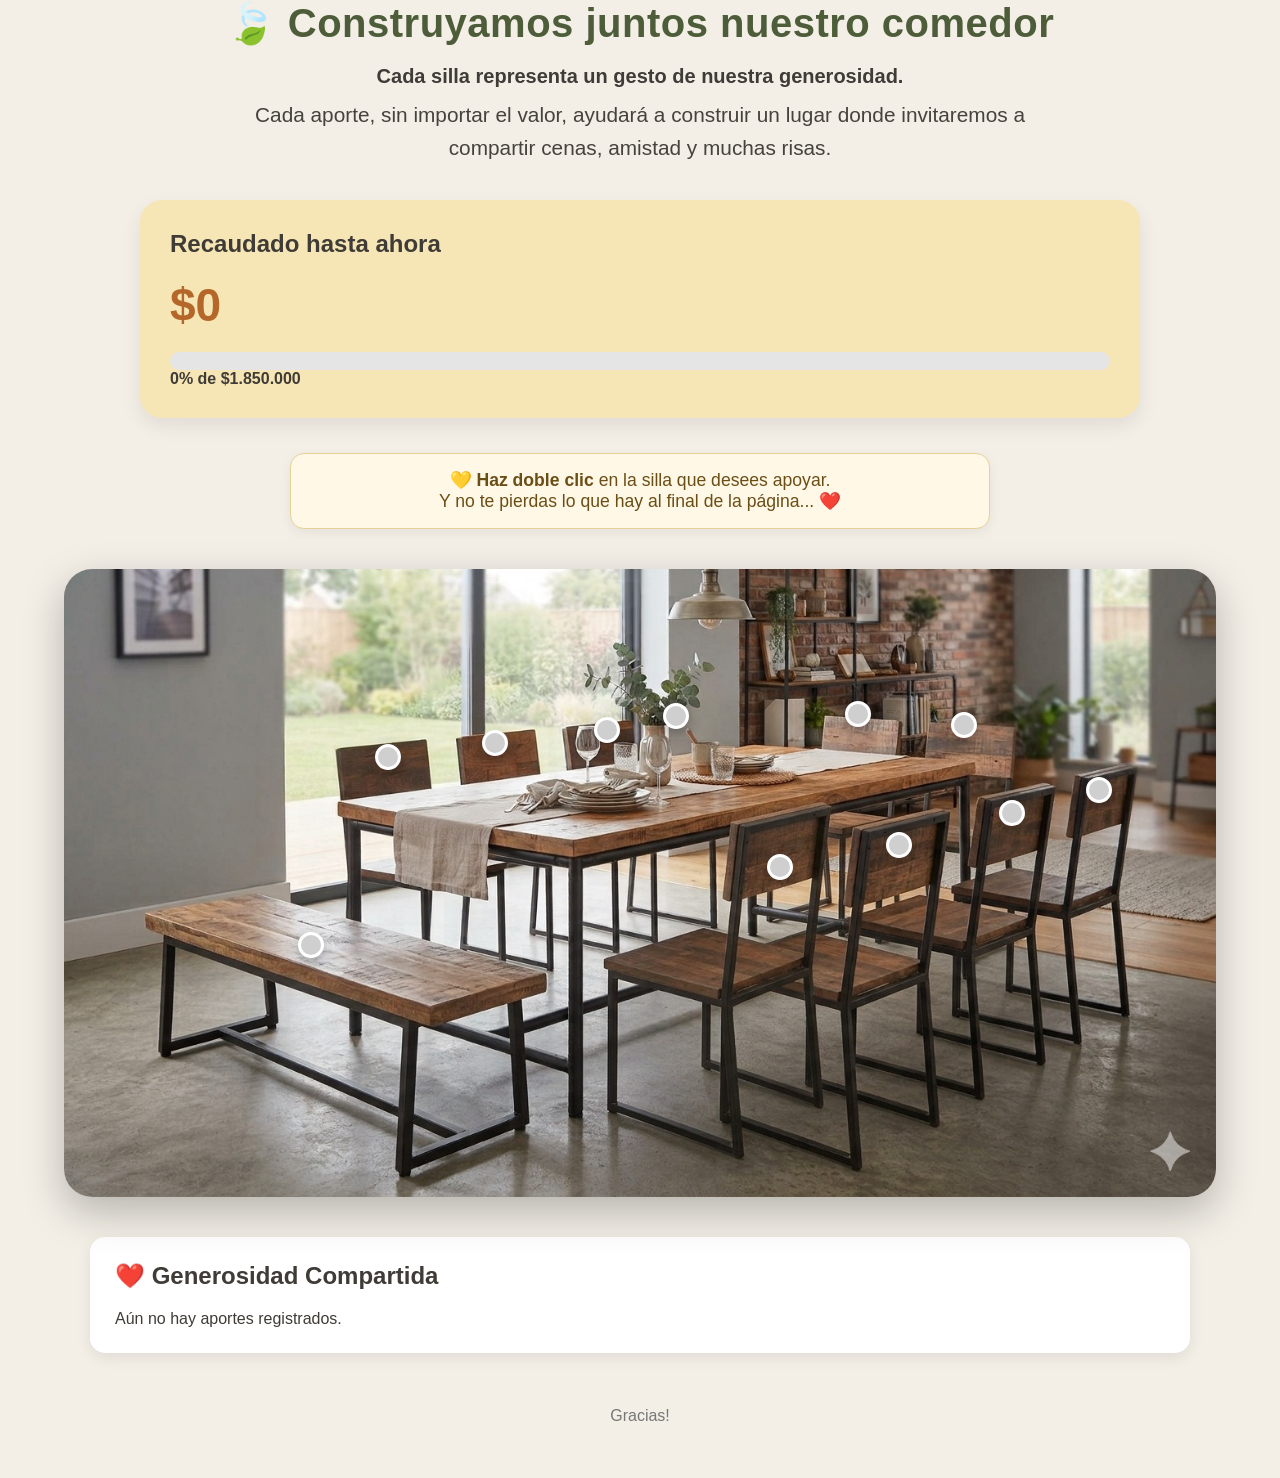
==== index.html @ a42bfd90 "Versión final de la aplicación comedor Sangha" ====
<!DOCTYPE html>
<html lang="es">

<head>

    <meta charset="UTF-8">
    <meta name="viewport" content="width=device-width, initial-scale=1.0">

    <title>Construyamos juntos nuestro comedor</title>

    <link rel="stylesheet" href="styles.css">

</head>

<body>

    <header>

        <h1>🍃 Construyamos juntos nuestro comedor</h1>

        <p class="subtitulo">
            Cada silla representa un gesto de nuestra generosidad.
        </p>

        <p class="descripcion">
            Cada aporte, sin importar el valor, ayudará a construir un lugar donde invitaremos a compartir cenas,
            amistad y muchas risas.
        </p>

    </header>

    <section class="resumen">

        <h2>Recaudado hasta ahora</h2>

        <div id="dineroTotal" class="dinero">

            $0

        </div>

        <div class="barra">

            <div id="barraProgreso" class="barra-interna"></div>

        </div>

        <div id="porcentajeGeneral">

            0% de $1.850.000

        </div>

    </section>

<div class="instrucciones">
    💛 <strong>Haz doble clic</strong> en la silla que desees apoyar.<br>
    Y no te pierdas lo que hay al final de la página... ❤️
</div>
    <main class="contenedor-comedor">

        <img
            src="assets/comedor.jpg"
            class="foto-comedor"
            alt="Comedor">

        <div id="chairLayer"></div>

    </main>



    <!-- ========================= -->

    <!-- MODAL -->

    <!-- ========================= -->


    <div id="modal" class="modal">

        <div class="modal-card">

            <span id="cerrarModal" class="cerrar">&times;</span>

            <h2 id="tituloModal">

            </h2>

            <p id="textoModal">

            </p>

            <input
                id="nombre"
                type="text"
                placeholder="Tu nombre">

            <input
                id="valor"
                type="number"
                placeholder="Valor del aporte (COP)">

            <textarea
                id="mensaje"
                placeholder="Mensaje para la Sangha (opcional)"></textarea>
                <input
    id="email"
    type="email"
    placeholder="Tu correo electrónico">

            <button id="btnEnviar">

                ❤️ Reservar aporte

            </button>

        </div>

    </div>



    <section class="generosidad">

        <h2>

            ❤️ Generosidad Compartida

        </h2>

        <div id="listaDonantes">

            Aún no hay aportes registrados.

        </div>

    </section>



    <footer>

        <p>

            Gracias!

        </p>

    </footer>


    <script src="data.js"></script>
    <script src="script.js"></script>

</body>

</html>
---- styles.css ----
*{
    margin:0;
    padding:0;
    box-sizing:border-box;
}

body{
    margin:0;
    font-family:'Segoe UI', Tahoma, Geneva, Verdana, sans-serif;
    background:#f3efe7;
    color:#3f3b36;
}

}

header{
text-align: center;
    background:linear-gradient(180deg,#6d8b57,#9fb68a);

    color:white;

    padding:45px 25px;

    text-align:center;

    box-shadow:0 4px 20px rgba(0,0,0,.15);

}

header h1{
text-align: center;
    margin-bottom:18px;

    font-size:2.5rem;

    letter-spacing:.5px;

}

.subtitulo{
text-align: center;
    font-size:2.5rem;

    font-weight:900;

    margin-bottom:12px;

}

.descripcion{
  font-size:1.3rem;
    max-width:700px;
text-align: center;
    margin:auto;

    line-height:1.8;

    opacity:.96;

}

h1{

    color:#4d5c39;
    margin-bottom:15px;

}

.subtitulo{

    font-size:20px;
    font-weight:bold;
    margin-bottom:10px;

}

.descripcion{

    max-width:800px;
    margin:auto;
    line-height:1.6;

}

.resumen{

    width:92%;

    max-width:1000px;

    margin:35px auto;

    background:#f7e6b5  ;

    border-radius:22px;

    padding:30px;

    box-shadow: 0 8px 20px rgba(0,0,0,0.08);

}

.dinero{

    font-size:46px;

    color:#b5672a;

    font-weight:bold;

    margin:20px 0;

}

.barra{

    width:100%;

    height:18px;

    background:#e5e5e5;

    border-radius:30px;

    overflow:hidden;

}

.barra-interna{

    width:0%;

    height:100%;

    background:linear-gradient(90deg,#7cb342,#4caf50);

    transition:.8s;

}

.barra-interna{

    width:0%;

    height:100%;

    background:#5c9c45;

    transition:.4s;

}

#porcentajeGeneral{

    font-weight:bold;

}

.contenedor-comedor{

    width:90%;

    max-width:1200px;

    margin:40px auto;

    position:relative;

}

.foto-comedor{

    width:100%;

    display:block;

    border-radius:28px;

    box-shadow:0 15px 40px rgba(0,0,0,.25);

}

#chairLayer{

    position:absolute;

    top:0;

    left:0;

    width:100%;

    height:100%;

}

.chair{

    position:absolute;

    width:26px;

    height:26px;

    border-radius:50%;

    background:#cfcfcf;

    border:3px solid white;

    cursor:pointer;

    transition:.25s;

    box-shadow:0 5px 14px rgba(0,0,0,.30);

}
.chair.completa{
    background: #2ecc71 !important;
    border-color: #27ae60 !important;
}

.chair:hover{

    transform:scale(1.45);

    background:#d67b2b;

}

.chair:hover{

    transform:scale(1.25);

}

.chair span{

    position:absolute;

    top:34px;

    left:50%;

    transform:translateX(-50%);

    background:white;

    border-radius:12px;

    padding:8px 12px;

    font-size:13px;

    font-weight:600;

    box-shadow:0 8px 25px rgba(0,0,0,.18);

    white-space:nowrap;

    display:none;

}

.chair:hover span{

    display:block;

}

.modal{

    display:none;

    position:fixed;

    inset:0;

    background:rgba(0,0,0,.45);

    justify-content:center;

    align-items:center;

    z-index:999;

}

.modal-card{

    width:92%;

    max-width:430px;

    background:white;

    border-radius:25px;

    padding:30px;

    box-shadow:0 25px 70px rgba(0,0,0,.30);

    animation:aparecer .25s ease;

}

.cerrar{

    position:absolute;

    right:20px;

    top:15px;

    font-size:30px;

    cursor:pointer;

}

.modal-card input,
.modal-card textarea{

    width:100%;

    margin-top:15px;

    padding:12px;

    border-radius:10px;

    border:1px solid #ccc;

    font-size:15px;

}

.modal-card textarea{

    height:110px;

    resize:none;

}

#btnEnviar{

    margin-top:20px;

    width:100%;

    padding:14px;

    border:none;

    border-radius:12px;

    background:#b55d27;

    color:white;

    font-size:17px;

    cursor:pointer;

}

#btnEnviar:hover{

    background:#96491a;

}

.generosidad{

    width:90%;

    max-width:1100px;

    margin:40px auto;

    background:white;

    border-radius:15px;

    padding:25px;

    box-shadow:0 5px 15px rgba(0,0,0,.08);

}

.generosidad h2{

    margin-bottom:20px;

}

footer{

    margin:50px 20px;

    text-align:center;

    color:#777;

    line-height:1.6;

}

@media(max-width:800px){

    .chair{

        width:26px;

        height:26px;

    }

    .chair span{

        font-size:10px;

    }

}
@keyframes aparecer{

from{

opacity:0;

transform:translateY(30px);

}

to{

opacity:1;

transform:translateY(0);

}

}
.instrucciones{

    max-width: 700px;

    margin: 20px auto;

    padding: 16px 22px;

    background: #fff8e6;

    border: 1px solid #e6d19a;

    border-radius: 14px;

    text-align: center;

    font-size: 1.1rem;

    color: #6b4e16;

    box-shadow: 0 4px 12px rgba(0,0,0,0.06);

}
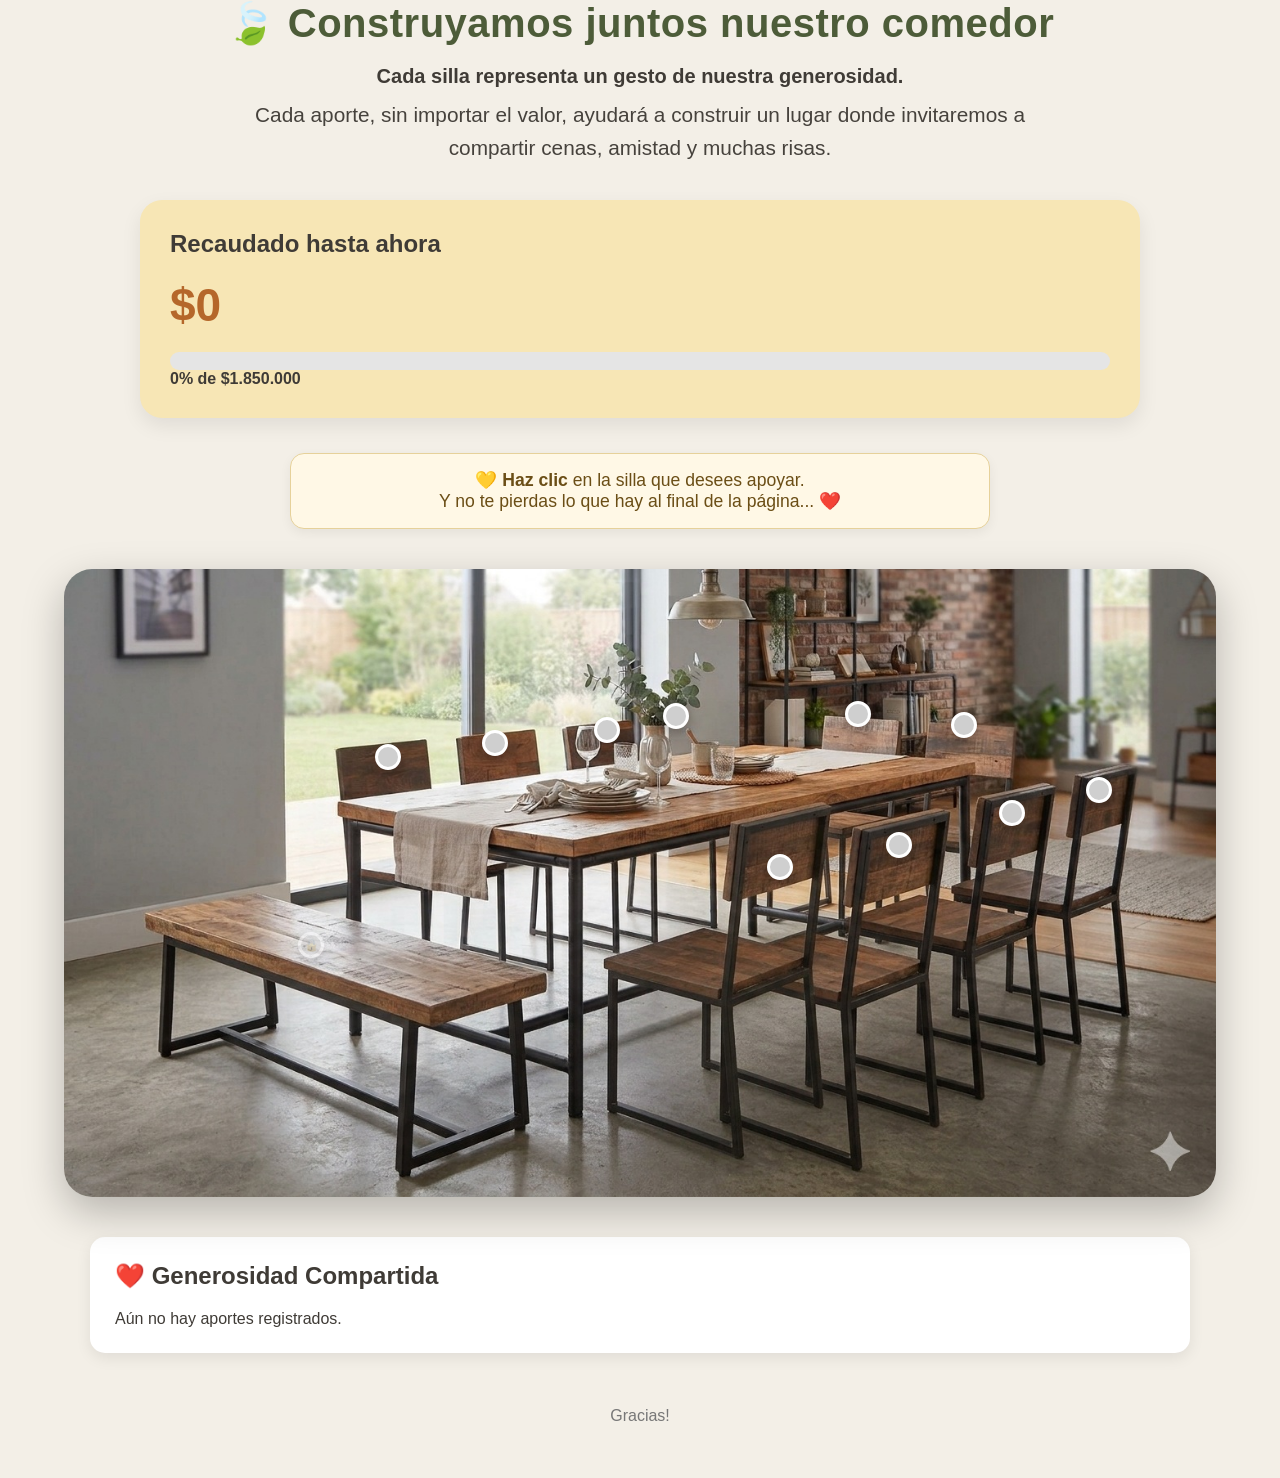
==== commit c1154eba: "Mejora interacción de sillas y agrega flujo de pago Bre-B - Click único (antes doble clic) para abri" ====
--- a/index.html
+++ b/index.html
@@ -54,7 +54,7 @@
     </section>
 
 <div class="instrucciones">
-    💛 <strong>Haz doble clic</strong> en la silla que desees apoyar.<br>
+    💛 <strong>Haz clic</strong> en la silla que desees apoyar.<br>
     Y no te pierdas lo que hay al final de la página... ❤️
 </div>
     <main class="contenedor-comedor">
@@ -91,23 +91,59 @@
 
             </p>
 
-            <input
-                id="nombre"
-                type="text"
-                placeholder="Tu nombre">
+            <div class="pago-info">
 
-            <input
-                id="valor"
-                type="number"
-                placeholder="Valor del aporte (COP)">
+                <img
+                    src="assets/qr-brebe-cowfundingmde.jpeg"
+                    alt="Código QR Bre-B para pagar a la llave @cowfundingmde"
+                    class="qr-pago">
 
-            <textarea
-                id="mensaje"
-                placeholder="Mensaje para la Sangha (opcional)"></textarea>
+                <div class="datos-pago">
+
+                    <span class="llave-etiqueta">Llave Bre-B</span>
+
+                    <span class="llave-pago">@cowfundingmde</span>
+
+                    <p class="descripcion-pago">
+                        Escanea el QR o copia la llave en tu app bancaria (Bre-B)
+                        y transfiere gratis, al instante.
+                    </p>
+
+                </div>
+
+            </div>
+
+            <div id="camposAporte">
+
                 <input
-    id="email"
-    type="email"
-    placeholder="Tu correo electrónico">
+                    id="nombre"
+                    type="text"
+                    placeholder="Tu nombre *"
+                    required>
+
+                <input
+                    id="valor"
+                    type="number"
+                    placeholder="Valor del aporte (COP) *"
+                    required>
+
+                <textarea
+                    id="mensaje"
+                    placeholder="Mensaje para la Sangha (opcional)"></textarea>
+
+                <input
+                    id="idTransaccion"
+                    type="text"
+                    placeholder="ID de la transacción del pago *"
+                    required>
+
+                <input
+                    id="email"
+                    type="email"
+                    placeholder="Tu correo electrónico *"
+                    required>
+
+            </div>
 
             <button id="btnEnviar">
 
--- a/styles.css
+++ b/styles.css
@@ -220,6 +220,54 @@
     border-color: #27ae60 !important;
 }
 
+.chair.bloqueada{
+    opacity:.45;
+    filter:grayscale(70%);
+}
+
+.chair.bloqueada::after{
+    content:"🔒";
+    position:absolute;
+    top:50%;
+    left:50%;
+    transform:translate(-50%,-50%);
+    font-size:12px;
+    pointer-events:none;
+}
+
+.sangha-tooltip{
+    position:absolute;
+    bottom:calc(100% + 10px);
+    left:50%;
+    transform:translateX(-50%);
+    width:220px;
+    background:#4d5c39;
+    color:white;
+    padding:12px 16px;
+    border-radius:14px;
+    font-size:13px;
+    line-height:1.5;
+    text-align:center;
+    box-shadow:0 10px 30px rgba(0,0,0,.25);
+    z-index:50;
+    animation:aparecerTooltip .2s ease;
+}
+
+.sangha-tooltip::after{
+    content:"";
+    position:absolute;
+    top:100%;
+    left:50%;
+    transform:translateX(-50%);
+    border:8px solid transparent;
+    border-top-color:#4d5c39;
+}
+
+@keyframes aparecerTooltip{
+    from{ opacity:0; transform:translate(-50%,10px); }
+    to{ opacity:1; transform:translate(-50%,0); }
+}
+
 .chair:hover{
 
     transform:scale(1.45);
@@ -316,6 +364,55 @@
 
     cursor:pointer;
 
+}
+
+.pago-info{
+    display:flex;
+    flex-direction:column;
+    align-items:center;
+    gap:10px;
+    margin-top:18px;
+    padding:18px;
+    background:#f7f3ea;
+    border:1px solid #e6d19a;
+    border-radius:14px;
+}
+
+.qr-pago{
+    width:170px;
+    height:170px;
+    object-fit:contain;
+    border-radius:8px;
+    background:white;
+    flex-shrink:0;
+}
+
+.datos-pago{
+    display:flex;
+    flex-direction:column;
+    align-items:center;
+    text-align:center;
+}
+
+.llave-etiqueta{
+    font-size:12px;
+    text-transform:uppercase;
+    letter-spacing:.5px;
+    color:#8a6d2f;
+    font-weight:600;
+}
+
+.llave-pago{
+    font-size:18px;
+    font-weight:800;
+    color:#4d5c39;
+    margin:2px 0 6px;
+}
+
+.descripcion-pago{
+    font-size:12.5px;
+    line-height:1.4;
+    color:#6b4e16;
 }
 
 .modal-card input,
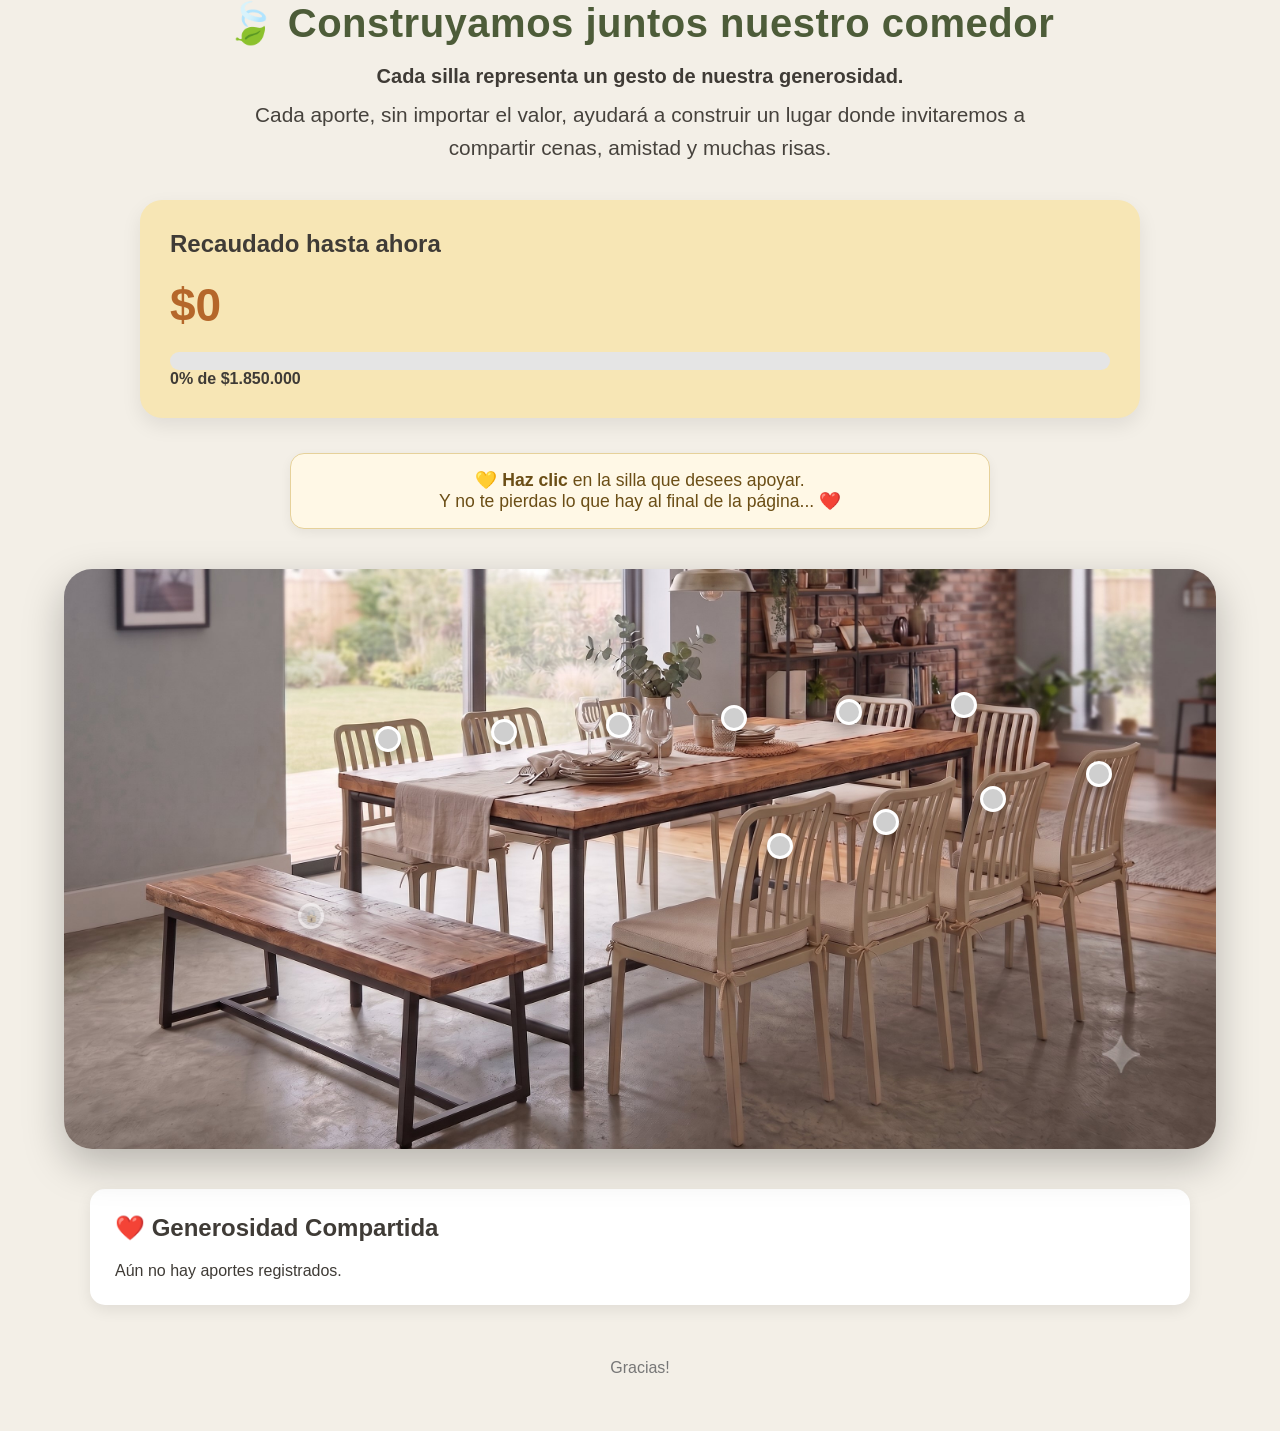
==== commit 271bdcb6: "Simplifica el modal tras un aporte exitoso y alinea simétricamente las sillas - Al registrar un apor" ====
--- a/index.html
+++ b/index.html
@@ -13,6 +13,12 @@
 </head>
 
 <body>
+
+    <div id="overlayCargaPagina" class="overlay-carga-pagina visible">
+
+        <div class="spinner-grande"></div>
+
+    </div>
 
     <header>
 
@@ -57,7 +63,7 @@
     💛 <strong>Haz clic</strong> en la silla que desees apoyar.<br>
     Y no te pierdas lo que hay al final de la página... ❤️
 </div>
-    <main class="contenedor-comedor">
+    <main id="contenedorComedor" class="contenedor-comedor">
 
         <img
             src="assets/comedor.jpg"
@@ -81,75 +87,93 @@
 
         <div class="modal-card">
 
-            <span id="cerrarModal" class="cerrar">&times;</span>
-
-            <h2 id="tituloModal">
-
-            </h2>
-
-            <p id="textoModal">
-
-            </p>
-
-            <div class="pago-info">
-
-                <img
-                    src="assets/qr-brebe-cowfundingmde.jpeg"
-                    alt="Código QR Bre-B para pagar a la llave @cowfundingmde"
-                    class="qr-pago">
-
-                <div class="datos-pago">
-
-                    <span class="llave-etiqueta">Llave Bre-B</span>
-
-                    <span class="llave-pago">@cowfundingmde</span>
-
-                    <p class="descripcion-pago">
-                        Escanea el QR o copia la llave en tu app bancaria (Bre-B)
-                        y transfiere gratis, al instante.
-                    </p>
+            <div class="modal-cabecera">
+
+                <span id="cerrarModal" class="cerrar">&times;</span>
+
+                <h2 id="tituloModal">
+
+                </h2>
+
+            </div>
+
+            <div id="modalCuerpo" class="modal-cuerpo">
+
+                <div id="mensajeEstado" class="mensaje-estado"></div>
+
+                <p id="textoModal">
+
+                </p>
+
+                <div id="listaAportesModal" class="lista-aportes-modal"></div>
+
+                <div id="pagoInfo" class="pago-info">
+
+                    <img
+                        src="assets/qr-brebe-cowfundingmde.jpeg"
+                        alt="Código QR Bre-B para pagar a la llave @cowfundingmde"
+                        class="qr-pago">
+
+                    <div class="datos-pago">
+
+                        <span class="llave-etiqueta">Llave Bre-B</span>
+
+                        <span class="llave-pago">@cowfundingmde</span>
+
+                        <p class="descripcion-pago">
+                            Escanea el QR o copia la llave en tu app bancaria (Bre-B)
+                            y transfiere gratis, al instante.
+                        </p>
+
+                    </div>
 
                 </div>
 
+                <div id="camposAporte">
+
+                    <input
+                        id="nombre"
+                        type="text"
+                        placeholder="Tu nombre *"
+                        required>
+
+                    <input
+                        id="valor"
+                        type="number"
+                        placeholder="Valor del aporte (COP) *"
+                        required>
+
+                    <textarea
+                        id="mensaje"
+                        placeholder="Mensaje para la Sangha (opcional)"></textarea>
+
+                    <input
+                        id="idTransaccion"
+                        type="text"
+                        placeholder="ID de la transacción del pago *"
+                        required>
+
+                    <input
+                        id="email"
+                        type="email"
+                        placeholder="Tu correo electrónico *"
+                        required>
+
+                </div>
+
             </div>
 
-            <div id="camposAporte">
-
-                <input
-                    id="nombre"
-                    type="text"
-                    placeholder="Tu nombre *"
-                    required>
-
-                <input
-                    id="valor"
-                    type="number"
-                    placeholder="Valor del aporte (COP) *"
-                    required>
-
-                <textarea
-                    id="mensaje"
-                    placeholder="Mensaje para la Sangha (opcional)"></textarea>
-
-                <input
-                    id="idTransaccion"
-                    type="text"
-                    placeholder="ID de la transacción del pago *"
-                    required>
-
-                <input
-                    id="email"
-                    type="email"
-                    placeholder="Tu correo electrónico *"
-                    required>
+            <button id="btnEnviar">
+
+                ❤️ Reservar aporte
+
+            </button>
+
+            <div id="overlayCarga" class="overlay-carga">
+
+                <div class="spinner-grande"></div>
 
             </div>
-
-            <button id="btnEnviar">
-
-                ❤️ Reservar aporte
-
-            </button>
 
         </div>
 
--- a/styles.css
+++ b/styles.css
@@ -178,6 +178,23 @@
 
     box-shadow:0 15px 40px rgba(0,0,0,.25);
 
+    transition:filter .4s ease, opacity .4s ease;
+
+}
+
+.overlay-carga-pagina{
+    display:none;
+    position:fixed;
+    inset:0;
+    background:rgba(243,239,231,.94);
+    align-items:center;
+    justify-content:center;
+    z-index:2000;
+    transition:opacity .3s ease;
+}
+
+.overlay-carga-pagina.visible{
+    display:flex;
 }
 
 #chairLayer{
@@ -336,9 +353,17 @@
 
 .modal-card{
 
+    position:relative;
+
+    display:flex;
+
+    flex-direction:column;
+
     width:92%;
 
-    max-width:430px;
+    max-width:560px;
+
+    max-height:85vh;
 
     background:white;
 
@@ -350,6 +375,152 @@
 
     animation:aparecer .25s ease;
 
+    overflow:hidden;
+
+}
+
+.modal-cabecera{
+
+    position:relative;
+
+    flex-shrink:0;
+
+}
+
+.modal-cuerpo{
+
+    flex:1 1 auto;
+
+    min-height:0;
+
+    overflow-y:auto;
+
+}
+
+#btnEnviar{
+
+    flex-shrink:0;
+
+}
+
+.lista-aportes-modal{
+    max-height:150px;
+    overflow-y:auto;
+    margin:8px 0 4px;
+    padding-right:6px;
+}
+
+.grid-donaciones{
+    display:grid;
+    grid-template-columns:repeat(2, 1fr);
+    gap:6px 14px;
+    margin-top:8px;
+}
+
+.item-donacion{
+    font-size:14px;
+    white-space:nowrap;
+}
+
+.item-donacion.aporte-propio{
+    grid-column:1 / -1;
+    white-space:normal;
+    background:#fff3d6;
+    border:1px solid #e0b84c;
+    border-radius:8px;
+    padding:4px 10px;
+    font-weight:700;
+    color:#8a6d2f;
+}
+
+.sin-aportes{
+    margin-top:6px;
+    color:#777;
+    font-size:14px;
+}
+
+.mensaje-estado{
+    display:none;
+    margin-bottom:14px;
+    padding:12px 16px;
+    border-radius:12px;
+    font-size:14px;
+    font-weight:600;
+    line-height:1.4;
+    text-align:center;
+}
+
+.mensaje-estado.exito{
+    display:flex;
+    align-items:center;
+    justify-content:space-between;
+    gap:12px;
+    text-align:left;
+    background:#e7f7ec;
+    color:#1f7a41;
+    border:1px solid #b7e4c7;
+}
+
+.mensaje-estado.error{
+    display:block;
+    background:#fdeceb;
+    color:#a3312a;
+    border:1px solid #f3b8b3;
+}
+
+.btn-ok-mensaje{
+    flex-shrink:0;
+    padding:6px 16px;
+    border:none;
+    border-radius:8px;
+    background:#1f7a41;
+    color:white;
+    font-size:13px;
+    font-weight:700;
+    cursor:pointer;
+}
+
+.btn-ok-mensaje:hover{
+    background:#175c31;
+}
+
+.overlay-carga{
+    display:none;
+    position:absolute;
+    inset:0;
+    background:rgba(255,255,255,.8);
+    border-radius:25px;
+    align-items:center;
+    justify-content:center;
+}
+
+.overlay-carga.visible{
+    display:flex;
+}
+
+.spinner-grande{
+    width:42px;
+    height:42px;
+    border:4px solid #e6d19a;
+    border-top-color:#b55d27;
+    border-radius:50%;
+    animation:girar .8s linear infinite;
+}
+
+.spinner-boton{
+    display:inline-block;
+    width:14px;
+    height:14px;
+    margin-right:8px;
+    vertical-align:middle;
+    border:2px solid rgba(255,255,255,.5);
+    border-top-color:#fff;
+    border-radius:50%;
+    animation:girar .7s linear infinite;
+}
+
+@keyframes girar{
+    to{ transform:rotate(360deg); }
 }
 
 .cerrar{
@@ -368,19 +539,19 @@
 
 .pago-info{
     display:flex;
-    flex-direction:column;
+    flex-direction:row;
     align-items:center;
-    gap:10px;
+    gap:20px;
     margin-top:18px;
-    padding:18px;
+    padding:20px;
     background:#f7f3ea;
     border:1px solid #e6d19a;
     border-radius:14px;
 }
 
 .qr-pago{
-    width:170px;
-    height:170px;
+    width:190px;
+    height:190px;
     object-fit:contain;
     border-radius:8px;
     background:white;
@@ -390,8 +561,23 @@
 .datos-pago{
     display:flex;
     flex-direction:column;
-    align-items:center;
-    text-align:center;
+    align-items:flex-start;
+    text-align:left;
+    min-width:0;
+}
+
+@media(max-width:480px){
+
+    .pago-info{
+        flex-direction:column;
+        text-align:center;
+    }
+
+    .datos-pago{
+        align-items:center;
+        text-align:center;
+    }
+
 }
 
 .llave-etiqueta{
@@ -434,7 +620,7 @@
 
 .modal-card textarea{
 
-    height:110px;
+    height:64px;
 
     resize:none;
 
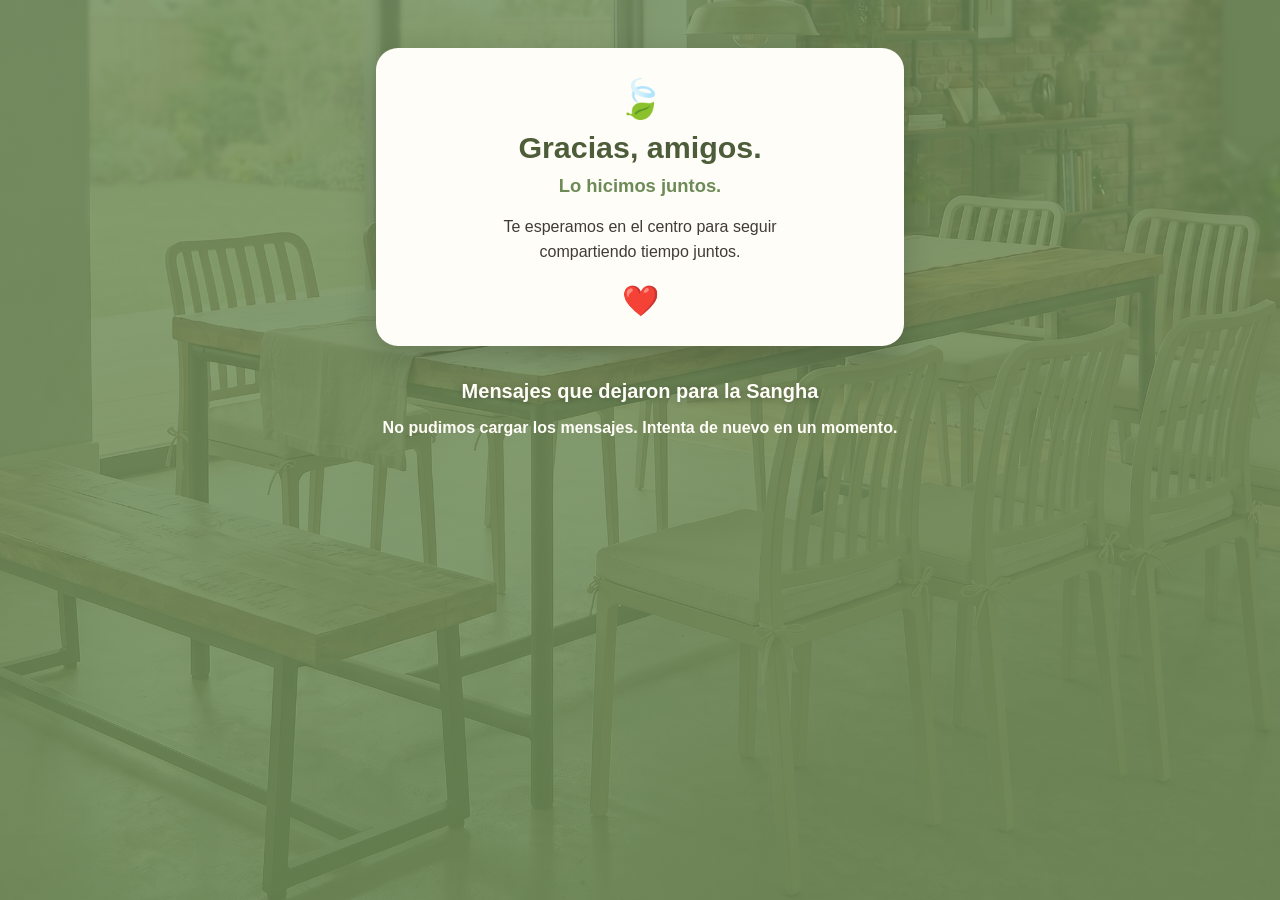
==== commit 7d79db5d: "Cierra la campaña: página de agradecimiento de solo lectura index.html pasa a mostrar únicamente el " ====
--- a/index.html
+++ b/index.html
@@ -1,218 +1,47 @@
-<!DOCTYPE html>
-<html lang="es">
-
-<head>
-
-    <meta charset="UTF-8">
-    <meta name="viewport" content="width=device-width, initial-scale=1.0">
-
-    <title>Construyamos juntos nuestro comedor</title>
-
-    <link rel="stylesheet" href="styles.css">
-
-</head>
-
-<body>
-
-    <div id="overlayCargaPagina" class="overlay-carga-pagina visible">
-
-        <div class="spinner-grande"></div>
-
-    </div>
-
-    <header>
-
-        <h1>🍃 Construyamos juntos nuestro comedor</h1>
-
-        <p class="subtitulo">
-            Cada silla representa un gesto de nuestra generosidad.
-        </p>
-
-        <p class="descripcion">
-            Cada aporte, sin importar el valor, ayudará a construir un lugar donde invitaremos a compartir cenas,
-            amistad y muchas risas.
-        </p>
-
-    </header>
-
-    <section class="resumen">
-
-        <h2>Recaudado hasta ahora</h2>
-
-        <div id="dineroTotal" class="dinero">
-
-            $0
-
-        </div>
-
-        <div class="barra">
-
-            <div id="barraProgreso" class="barra-interna"></div>
-
-        </div>
-
-        <div id="porcentajeGeneral">
-
-            0% de $1.850.000
-
-        </div>
-
-    </section>
-
-<div class="instrucciones">
-    💛 <strong>Haz clic</strong> en la silla que desees apoyar.<br>
-    Y no te pierdas lo que hay al final de la página... ❤️
-</div>
-    <main id="contenedorComedor" class="contenedor-comedor">
-
-        <img
-            src="assets/comedor.jpg"
-            class="foto-comedor"
-            alt="Comedor">
-
-        <div id="chairLayer"></div>
-
-    </main>
-
-
-
-    <!-- ========================= -->
-
-    <!-- MODAL -->
-
-    <!-- ========================= -->
-
-
-    <div id="modal" class="modal">
-
-        <div class="modal-card">
-
-            <div class="modal-cabecera">
-
-                <span id="cerrarModal" class="cerrar">&times;</span>
-
-                <h2 id="tituloModal">
-
-                </h2>
-
-            </div>
-
-            <div id="modalCuerpo" class="modal-cuerpo">
-
-                <div id="mensajeEstado" class="mensaje-estado"></div>
-
-                <p id="textoModal">
-
-                </p>
-
-                <div id="listaAportesModal" class="lista-aportes-modal"></div>
-
-                <div id="pagoInfo" class="pago-info">
-
-                    <img
-                        src="assets/qr-brebe-cowfundingmde.jpeg"
-                        alt="Código QR Bre-B para pagar a la llave @cowfundingmde"
-                        class="qr-pago">
-
-                    <div class="datos-pago">
-
-                        <span class="llave-etiqueta">Llave Bre-B</span>
-
-                        <span class="llave-pago">@cowfundingmde</span>
-
-                        <p class="descripcion-pago">
-                            Escanea el QR o copia la llave en tu app bancaria (Bre-B)
-                            y transfiere gratis, al instante.
-                        </p>
-
-                    </div>
-
-                </div>
-
-                <div id="camposAporte">
-
-                    <input
-                        id="nombre"
-                        type="text"
-                        placeholder="Tu nombre *"
-                        required>
-
-                    <input
-                        id="valor"
-                        type="number"
-                        placeholder="Valor del aporte (COP) *"
-                        required>
-
-                    <textarea
-                        id="mensaje"
-                        placeholder="Mensaje para la Sangha (opcional)"></textarea>
-
-                    <input
-                        id="idTransaccion"
-                        type="text"
-                        placeholder="ID de la transacción del pago *"
-                        required>
-
-                    <input
-                        id="email"
-                        type="email"
-                        placeholder="Tu correo electrónico *"
-                        required>
-
-                </div>
-
-            </div>
-
-            <button id="btnEnviar">
-
-                ❤️ Reservar aporte
-
-            </button>
-
-            <div id="overlayCarga" class="overlay-carga">
-
-                <div class="spinner-grande"></div>
-
-            </div>
-
-        </div>
-
-    </div>
-
-
-
-    <section class="generosidad">
-
-        <h2>
-
-            ❤️ Generosidad Compartida
-
-        </h2>
-
-        <div id="listaDonantes">
-
-            Aún no hay aportes registrados.
-
-        </div>
-
-    </section>
-
-
-
-    <footer>
-
-        <p>
-
-            Gracias!
-
-        </p>
-
-    </footer>
-
-
-    <script src="data.js"></script>
-    <script src="script.js"></script>
-
-</body>
-
-</html>+<!DOCTYPE html>
+<html lang="es">
+
+<head>
+
+    <meta charset="UTF-8">
+    <meta name="viewport" content="width=device-width, initial-scale=1.0">
+
+    <title>Gracias, amigos — Comedor Sangha</title>
+
+    <link rel="stylesheet" href="cierre.css">
+
+</head>
+
+<body>
+
+    <main class="cierre">
+
+        <section class="tarjeta-gracias">
+
+            <div class="hoja">🍃</div>
+
+            <h1>Gracias, amigos.</h1>
+
+            <p class="lema">Lo hicimos juntos.</p>
+
+            <p class="texto">
+                Te esperamos en el centro para seguir compartiendo tiempo juntos.
+            </p>
+
+            <div class="corazon">❤️</div>
+
+        </section>
+
+        <h2 class="titulo-mensajes">Mensajes que dejaron para la Sangha</h2>
+
+        <section id="listaMensajes" class="lista-mensajes" aria-live="polite">
+            <p class="estado">Cargando mensajes…</p>
+        </section>
+
+    </main>
+
+    <script src="cierre.js"></script>
+
+</body>
+
+</html>
--- a/cierre.css
+++ b/cierre.css
@@ -0,0 +1,97 @@
+*{
+    margin:0;
+    padding:0;
+    box-sizing:border-box;
+}
+
+body{
+    min-height:100vh;
+    font-family:'Segoe UI', Tahoma, Geneva, Verdana, sans-serif;
+    color:#3f3b36;
+    background:
+        linear-gradient(rgba(109,139,87,.82), rgba(109,139,87,.88)),
+        url("assets/comedor.jpg") center / cover fixed no-repeat;
+}
+
+.cierre{
+    width:100%;
+    max-width:560px;
+    margin:0 auto;
+    padding:20px 16px 48px;
+}
+
+.tarjeta-gracias{
+    background:#fffdf7;
+    border-radius:22px;
+    padding:32px 24px 28px;
+    text-align:center;
+    box-shadow:0 12px 32px rgba(0,0,0,.18);
+}
+
+.hoja{
+    font-size:38px;
+    line-height:1;
+    margin-bottom:12px;
+}
+
+.tarjeta-gracias h1{
+    font-size:1.9rem;
+    color:#4d5c39;
+    margin-bottom:10px;
+}
+
+.lema{
+    font-size:1.15rem;
+    font-weight:700;
+    color:#6d8b57;
+    margin-bottom:18px;
+}
+
+.texto{
+    font-size:1rem;
+    line-height:1.55;
+    max-width:340px;
+    margin:0 auto 18px;
+}
+
+.corazon{
+    font-size:30px;
+}
+
+.titulo-mensajes{
+    margin:34px 8px 16px;
+    text-align:center;
+    font-size:1.25rem;
+    color:#fffdf7;
+    text-shadow:0 1px 6px rgba(0,0,0,.25);
+}
+
+.lista-mensajes{
+    display:flex;
+    flex-direction:column;
+    gap:14px;
+}
+
+.mensaje{
+    background:rgba(255,253,247,.94);
+    border-radius:16px;
+    padding:18px 20px;
+    font-style:italic;
+    line-height:1.5;
+    box-shadow:0 6px 18px rgba(0,0,0,.12);
+    overflow-wrap:anywhere;
+}
+
+.estado{
+    text-align:center;
+    color:#fffdf7;
+    font-weight:600;
+}
+
+@media(min-width:700px){
+
+    .cierre{
+        padding-top:48px;
+    }
+
+}
